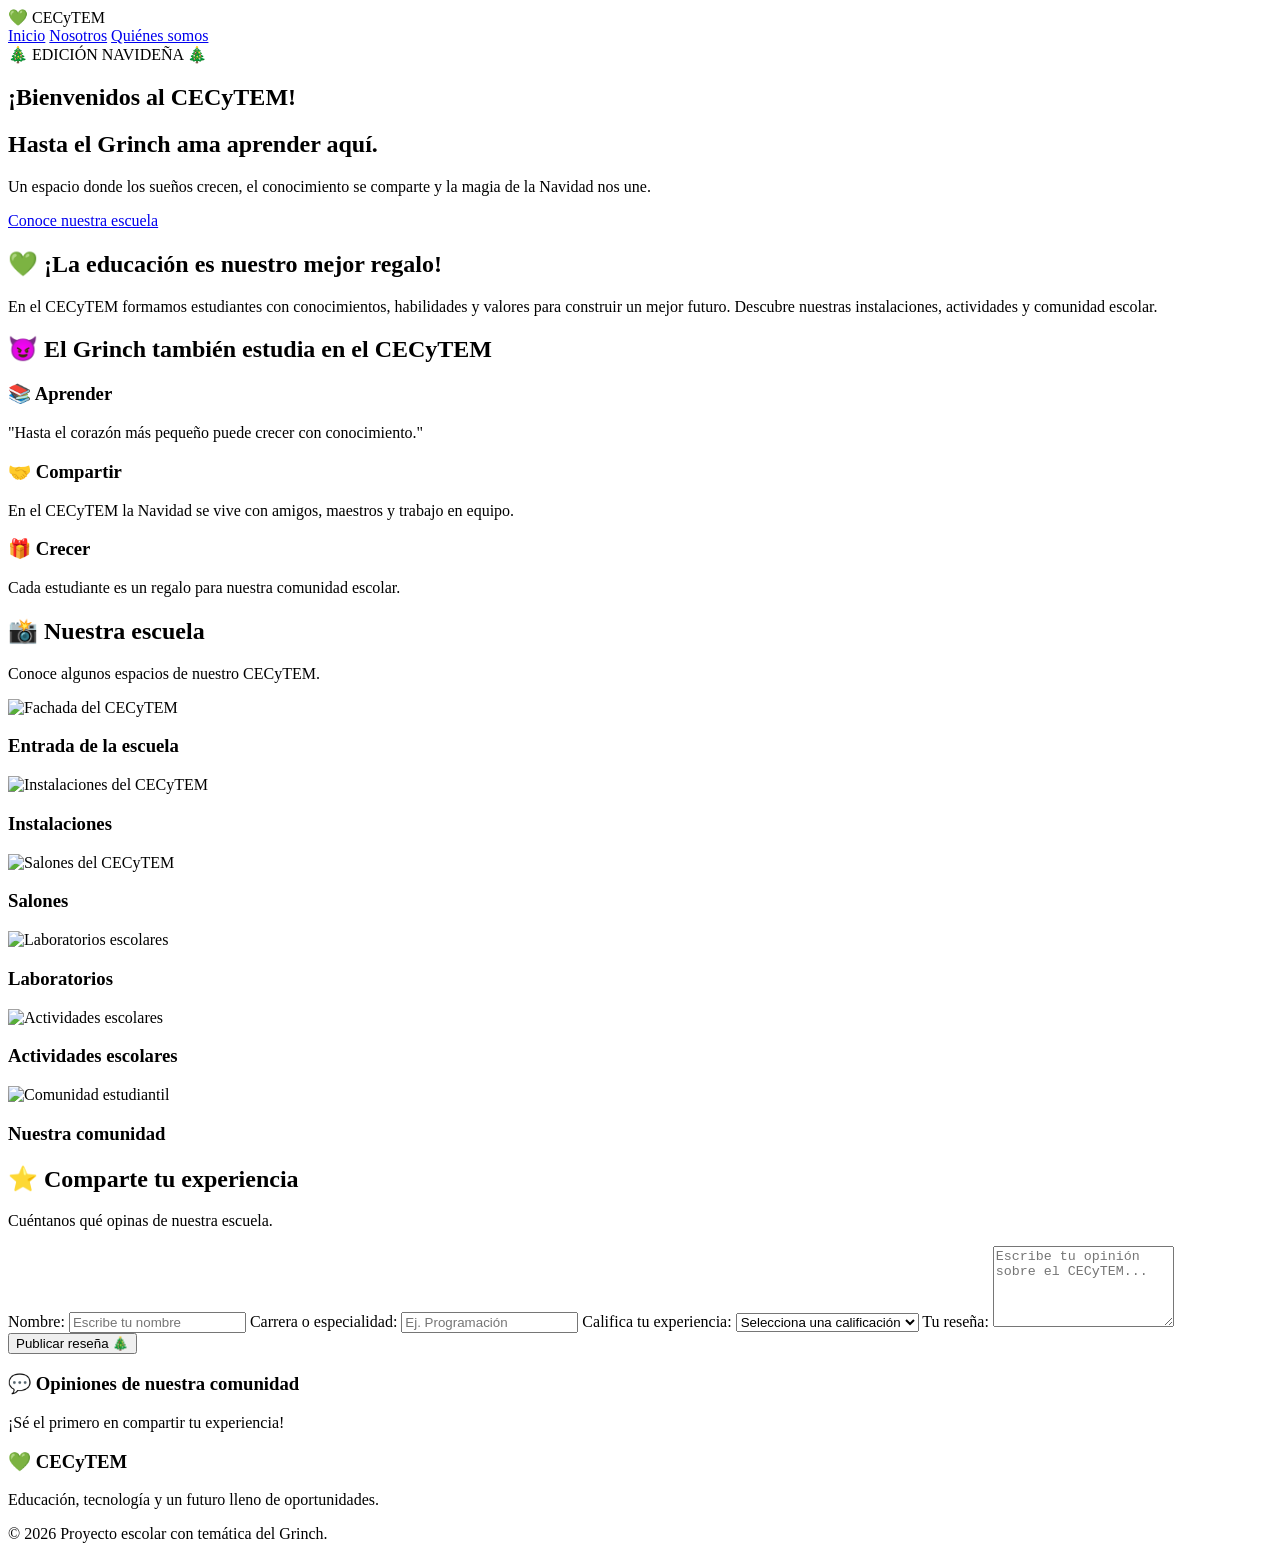
==== inicio.html @ 11373280 "initial comic" ====
<!DOCTYPE html>
<html lang="es">
<head>
    <meta charset="UTF-8">
    <meta name="viewport" content="width=device-width, initial-scale=1.0">
    <title>CECyTEM | Navidad Grinch</title>
    <link rel="preconnect" href="https://fonts.googleapis.com">
    <link href="https://fonts.googleapis.com/css2?family=Mountains+of+Christmas:wght@700&family=Poppins:wght@400;600;700;800&display=swap" rel="stylesheet">
    <link rel="stylesheet" href="css/estilos.css">
</head>
<body>

<header>
    <div class="logo">💚 CECyTEM</div>
    <nav>
        <a href="inicio.html">Inicio</a>
        <a href="nosotros.html">Nosotros</a>
        <a href="quienessomos.html">Quiénes somos</a>
    </nav>
</header>

<section class="hero">
    <div class="hero-content">
        <span class="temporada">🎄 EDICIÓN NAVIDEÑA 🎄</span>
        <h1>¡Bienvenidos al CECyTEM!</h1>
        <h2>Hasta el Grinch ama aprender aquí.</h2>
        <p>
            Un espacio donde los sueños crecen, el conocimiento se comparte
            y la magia de la Navidad nos une.
        </p>
        <a href="#galeria" class="btn">Conoce nuestra escuela</a>
    </div>
</section>

<section class="bienvenida">
    <h2>💚 ¡La educación es nuestro mejor regalo!</h2>
    <p>
        En el CECyTEM formamos estudiantes con conocimientos,
        habilidades y valores para construir un mejor futuro.
        Descubre nuestras instalaciones, actividades y comunidad escolar.
    </p>
</section>

<section class="contenido grinch-datos">
    <h2>😈 El Grinch también estudia en el CECyTEM</h2>
    <div class="tarjetas">
        <div class="tarjeta">
            <h3>📚 Aprender</h3>
            <p>"Hasta el corazón más pequeño puede crecer con conocimiento."</p>
        </div>
        <div class="tarjeta">
            <h3>🤝 Compartir</h3>
            <p>En el CECyTEM la Navidad se vive con amigos, maestros y trabajo en equipo.</p>
        </div>
        <div class="tarjeta">
            <h3>🎁 Crecer</h3>
            <p>Cada estudiante es un regalo para nuestra comunidad escolar.</p>
        </div>
    </div>
</section>

<section class="galeria" id="galeria">
    <h2>📸 Nuestra escuela</h2>
    <p class="subtitulo">Conoce algunos espacios de nuestro CECyTEM.</p>

    <div class="galeria-grid">
        <div class="foto">
            <img src="img/escuela1.jpg" alt="Fachada del CECyTEM">
            <h3>Entrada de la escuela</h3>
        </div>
        <div class="foto">
            <img src="img/escuela2.jpg" alt="Instalaciones del CECyTEM">
            <h3>Instalaciones</h3>
        </div>
        <div class="foto">
            <img src="img/escuela3.jpg" alt="Salones del CECyTEM">
            <h3>Salones</h3>
        </div>
        <div class="foto">
            <img src="img/escuela4.jpg" alt="Laboratorios escolares">
            <h3>Laboratorios</h3>
        </div>
        <div class="foto">
            <img src="img/escuela5.jpg" alt="Actividades escolares">
            <h3>Actividades escolares</h3>
        </div>
        <div class="foto">
            <img src="img/escuela6.jpg" alt="Comunidad estudiantil">
            <h3>Nuestra comunidad</h3>
        </div>
    </div>
</section>

<section class="resenas" id="resenas">
    <h2>⭐ Comparte tu experiencia</h2>
    <p>Cuéntanos qué opinas de nuestra escuela.</p>

    <form class="formulario" id="formResenas">
        <label for="nombre">Nombre:</label>
        <input type="text" id="nombre" placeholder="Escribe tu nombre" required>

        <label for="carrera">Carrera o especialidad:</label>
        <input type="text" id="carrera" placeholder="Ej. Programación" required>

        <label for="calificacion">Califica tu experiencia:</label>
        <select id="calificacion" required>
            <option value="">Selecciona una calificación</option>
            <option value="5">⭐⭐⭐⭐⭐ Excelente</option>
            <option value="4">⭐⭐⭐⭐ Muy buena</option>
            <option value="3">⭐⭐⭐ Buena</option>
            <option value="2">⭐⭐ Regular</option>
            <option value="1">⭐ Puede mejorar</option>
        </select>

        <label for="comentario">Tu reseña:</label>
        <textarea id="comentario" rows="5" placeholder="Escribe tu opinión sobre el CECyTEM..." required></textarea>

        <button type="submit" class="btn">Publicar reseña 🎄</button>
    </form>

    <div class="resenas-publicadas">
        <h3>💬 Opiniones de nuestra comunidad</h3>
        <div id="listaResenas">
            <p class="sin-resenas">¡Sé el primero en compartir tu experiencia!</p>
        </div>
    </div>
</section>

<footer>
    <h3>💚 CECyTEM</h3>
    <p>Educación, tecnología y un futuro lleno de oportunidades.</p>
    <p>© 2026 Proyecto escolar con temática del Grinch.</p>
</footer>

<script src="js/scripts.js"></script>
</body>
</html>
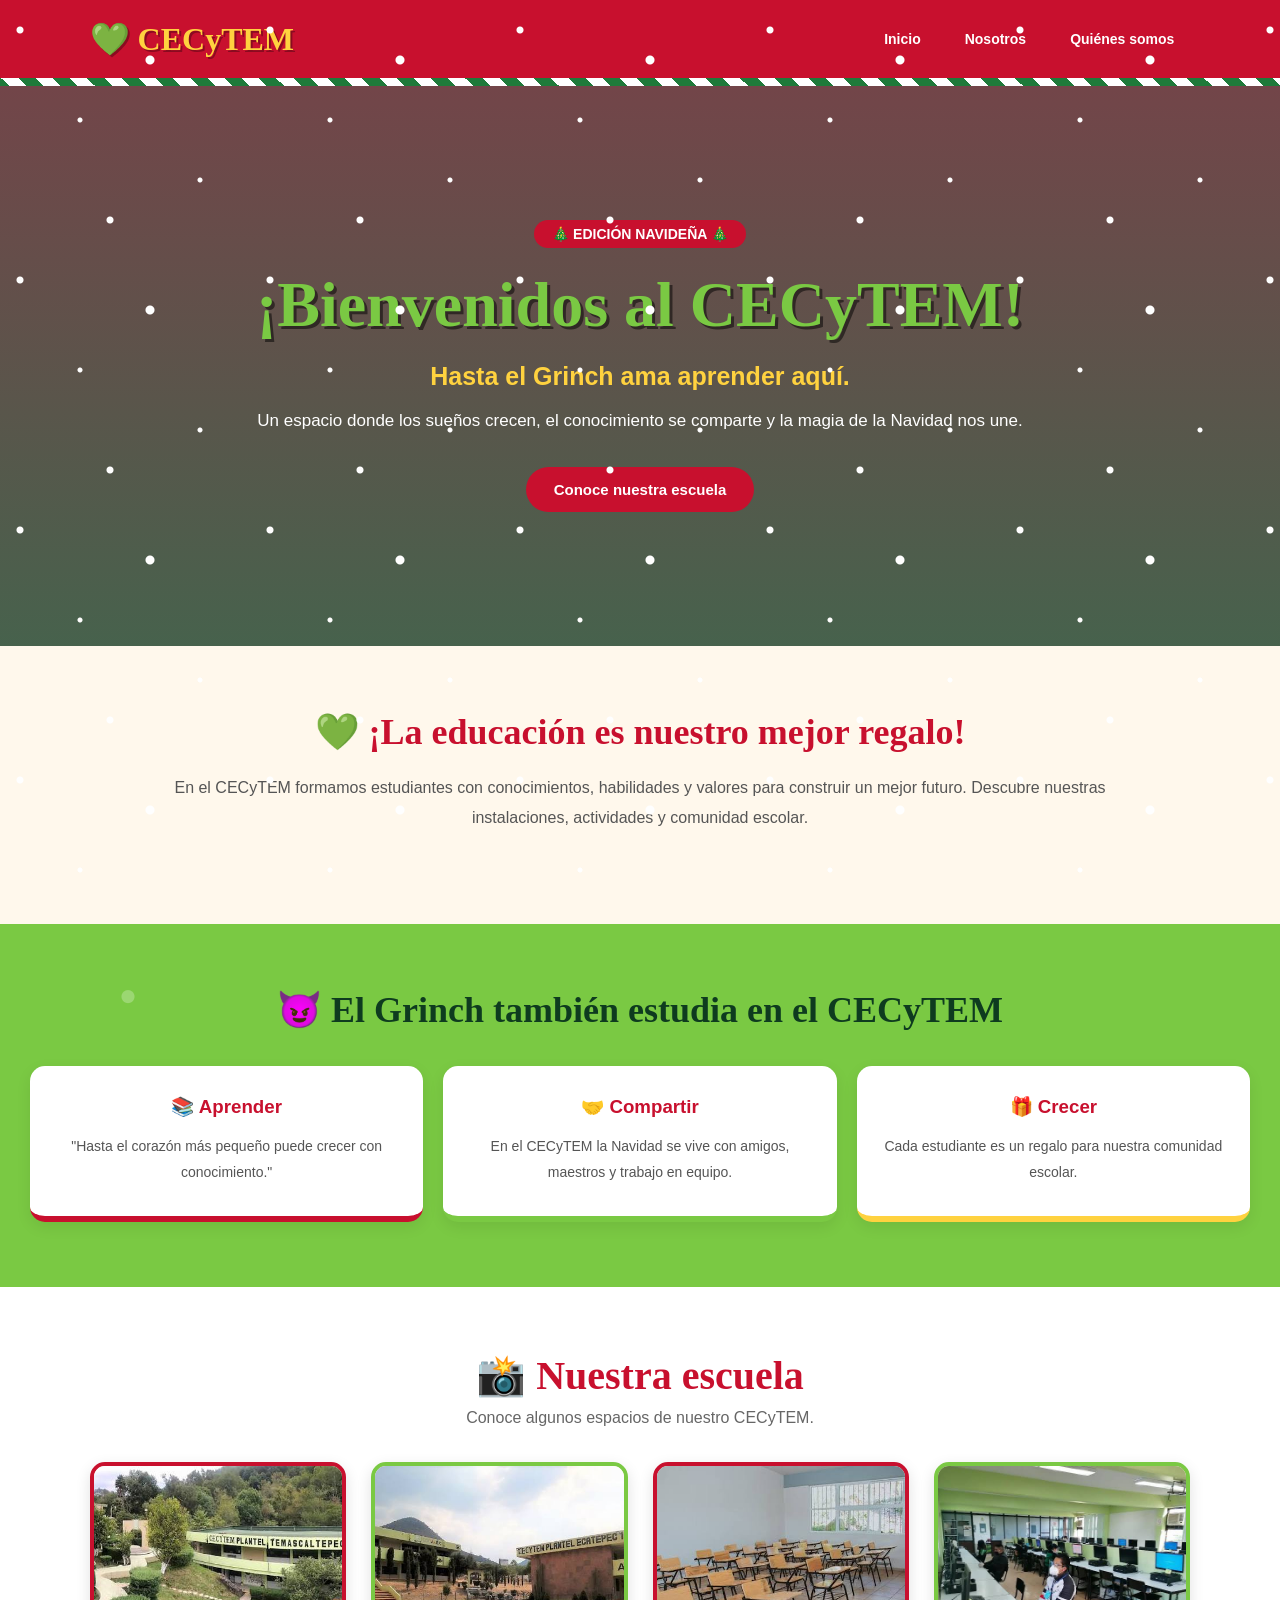
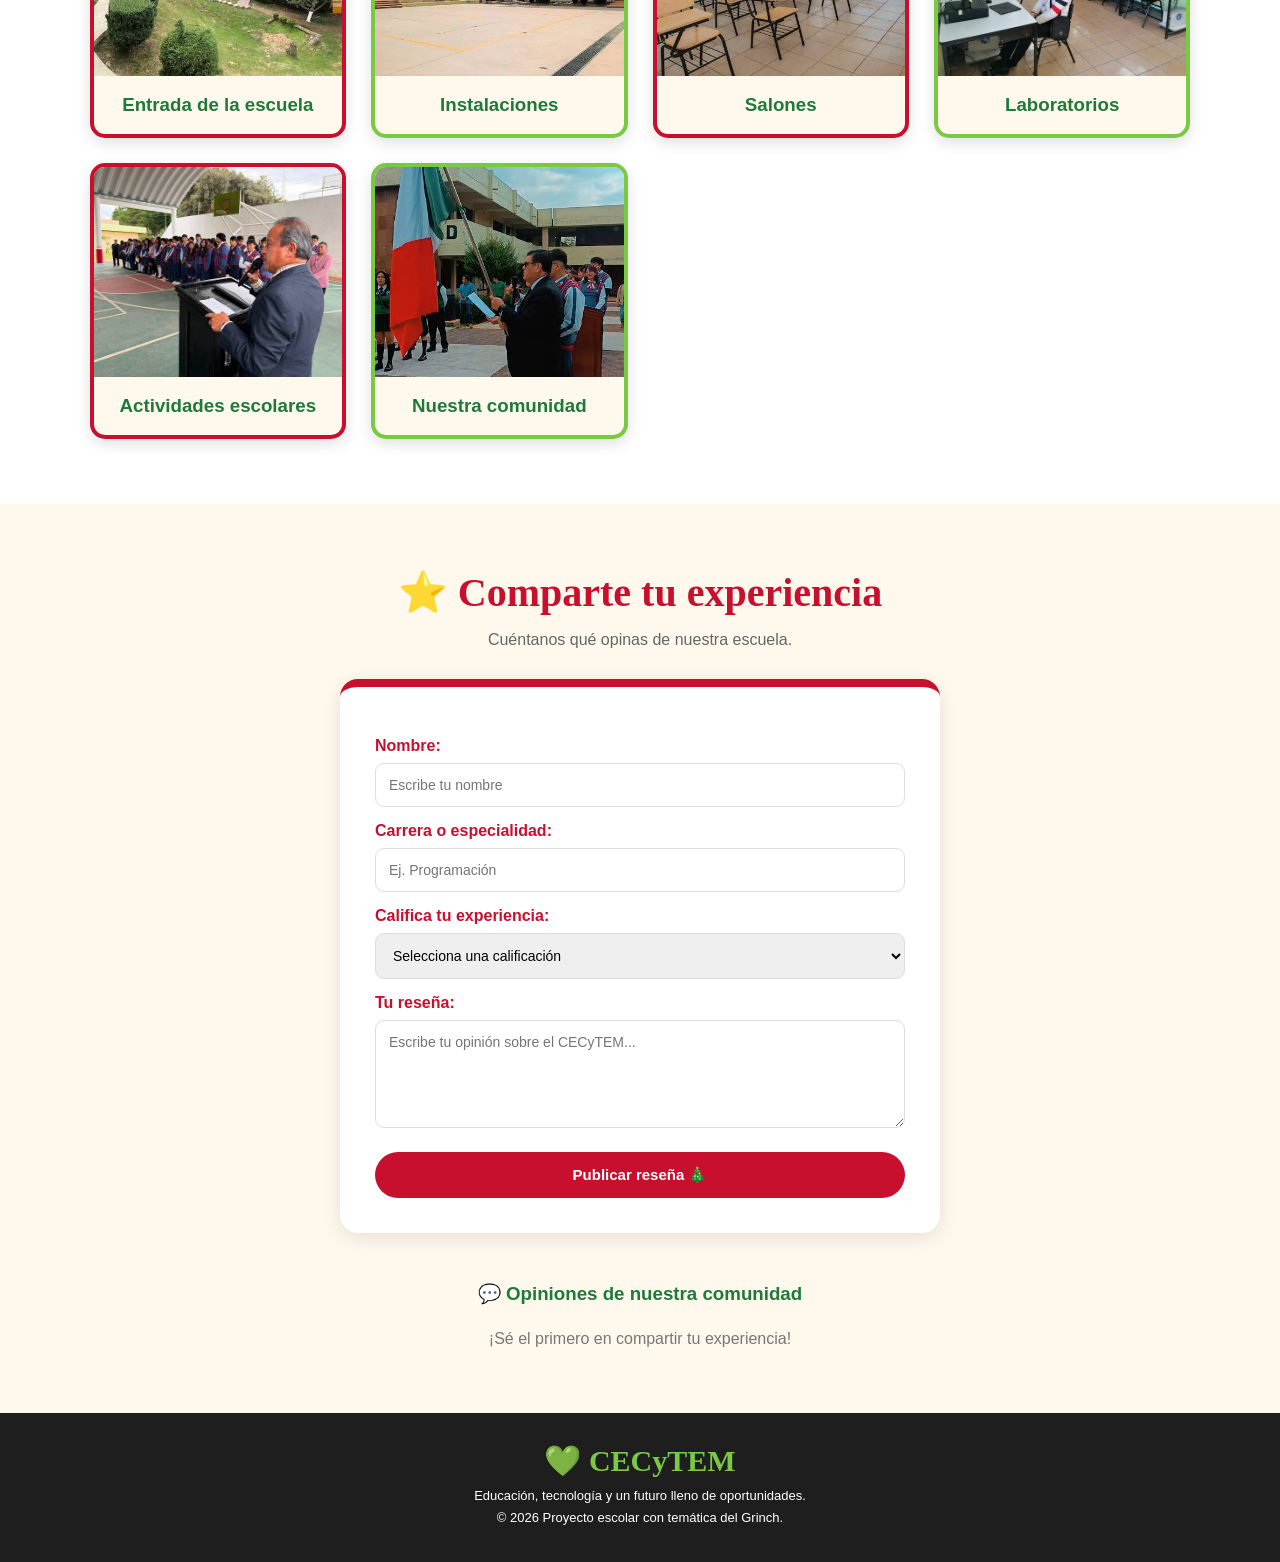
==== commit 96d3c316: "Rename index.html to inicio.html" ====
--- a/inicio.html
+++ b/inicio.html
@@ -134,4 +134,4 @@
 
 <script src="js/scripts.js"></script>
 </body>
-</html>+</html>
--- a/css/estilos.css
+++ b/css/estilos.css
@@ -0,0 +1,489 @@
+* {
+    margin: 0;
+    padding: 0;
+    box-sizing: border-box;
+    scroll-behavior: smooth;
+}
+
+:root {
+    --verde-grinch: #7ac943;
+    --verde-medio: #1f7a3a;
+    --verde-oscuro: #0e3b1f;
+    --rojo: #c8102e;
+    --rojo-oscuro: #8a0b20;
+    --dorado: #ffd23f;
+    --crema: #fff8ec;
+    --blanco: #ffffff;
+}
+
+body {
+    font-family: 'Poppins', sans-serif;
+    background: var(--crema);
+    color: #2b2b2b;
+}
+
+/* NIEVE CAYENDO */
+
+body::before {
+    content: "";
+    position: fixed;
+    inset: 0;
+    pointer-events: none;
+    z-index: 999;
+    background-image:
+        radial-gradient(circle at 20px 30px,  #fff 0 3px, transparent 4px),
+        radial-gradient(circle at 80px 120px, #fff 0 2px, transparent 3px),
+        radial-gradient(circle at 150px 60px, #fff 0 4px, transparent 5px),
+        radial-gradient(circle at 200px 180px, #fff 0 2px, transparent 3px),
+        radial-gradient(circle at 110px 220px, #fff 0 3px, transparent 4px);
+    background-size: 250px 250px;
+    animation: nevar 14s linear infinite;
+}
+
+@keyframes nevar {
+    to { background-position: 250px 250px; }
+}
+/* ENCABEZADO (ROJO) */
+
+header {
+    background: var(--rojo);
+    padding: 20px 7%;
+    display: flex;
+    justify-content: space-between;
+    align-items: center;
+    flex-wrap: wrap;
+    gap: 15px;
+    border-bottom: 8px solid;
+    border-image: repeating-linear-gradient(45deg, var(--verde-medio) 0 12px, #fff 12px 24px) 8;
+}
+
+.logo {
+    font-family: 'Mountains of Christmas', cursive;
+    font-size: 32px;
+    font-weight: 700;
+    color: var(--dorado);
+    text-shadow: 2px 2px 0 var(--rojo-oscuro);
+}
+
+nav {
+    display: flex;
+    gap: 12px;
+    flex-wrap: wrap;
+}
+
+nav a {
+    color: white;
+    text-decoration: none;
+    font-size: 14px;
+    font-weight: 600;
+    padding: 8px 16px;
+    border-radius: 20px;
+    transition: .3s;
+}
+
+nav a:hover {
+    background: var(--verde-grinch);
+    color: var(--verde-oscuro);
+}
+
+/* PORTADA */
+
+.hero {
+    min-height: 560px;
+    background:
+        linear-gradient(rgba(60,0,10,.72), rgba(0,40,15,.72)),
+        url("https://images.unsplash.com/photo-1543589077-47d81606c1bf?auto=format&fit=crop&w=1600&q=80");
+    background-position: center;
+    background-size: cover;
+    display: flex;
+    align-items: center;
+    justify-content: center;
+    text-align: center;
+    color: white;
+    padding: 40px 20px;
+}
+
+.hero-content {
+    max-width: 800px;
+}
+
+.temporada {
+    display: inline-block;
+    background: var(--rojo);
+    color: white;
+    font-weight: 700;
+    padding: 6px 18px;
+    border-radius: 20px;
+    font-size: 14px;
+}
+
+.hero h1 {
+    font-family: 'Mountains of Christmas', cursive;
+    font-size: 64px;
+    color: var(--verde-grinch);
+    margin: 20px 0;
+    text-shadow: 3px 3px 0 rgba(0,0,0,.5);
+}
+
+.hero h2 {
+    font-size: 25px;
+    margin-bottom: 15px;
+    color: var(--dorado);
+}
+
+.hero p {
+    font-size: 17px;
+    line-height: 1.8;
+    margin-bottom: 30px;
+}
+
+.btn {
+    display: inline-block;
+    border: none;
+    background: var(--rojo);
+    color: white;
+    padding: 14px 28px;
+    border-radius: 30px;
+    text-decoration: none;
+    font-family: inherit;
+    font-size: 15px;
+    font-weight: 700;
+    cursor: pointer;
+    transition: .3s;
+}
+
+.btn:hover {
+    background: var(--verde-grinch);
+    color: var(--verde-oscuro);
+    transform: translateY(-3px);
+}
+
+/* SECCIONES (FONDO BLANCO / CREMA) */
+
+.bienvenida,
+.contenido {
+    max-width: 1050px;
+    margin: auto;
+    padding: 65px 30px;
+    text-align: center;
+}
+
+.bienvenida h2,
+.contenido h2 {
+    font-family: 'Mountains of Christmas', cursive;
+    color: var(--rojo);
+    font-size: 36px;
+    margin-bottom: 20px;
+}
+
+.bienvenida p,
+.contenido p {
+    color: #555;
+    line-height: 1.9;
+    font-size: 16px;
+    margin-bottom: 25px;
+}
+
+.encabezado {
+    background: linear-gradient(135deg, var(--rojo-oscuro), var(--rojo));
+    padding: 75px 20px;
+    text-align: center;
+    color: white;
+}
+
+.encabezado h1 {
+    font-family: 'Mountains of Christmas', cursive;
+    font-size: 52px;
+    color: var(--dorado);
+    margin-bottom: 15px;
+    text-shadow: 3px 3px 0 rgba(0,0,0,.3);
+}
+
+/* GALERÍA */
+
+.galeria {
+    padding: 65px 7%;
+    background: var(--blanco);
+    text-align: center;
+}
+
+.galeria h2,
+.resenas h2 {
+    font-family: 'Mountains of Christmas', cursive;
+    font-size: 40px;
+    color: var(--rojo);
+    margin-bottom: 10px;
+}
+
+.subtitulo {
+    color: #666;
+    margin-bottom: 35px;
+}
+
+.galeria-grid {
+    display: grid;
+    grid-template-columns: repeat(auto-fit, minmax(240px, 1fr));
+    gap: 25px;
+}
+
+.foto {
+    background: var(--crema);
+    border-radius: 15px;
+    overflow: hidden;
+    border: 4px solid var(--rojo);
+    box-shadow: 0 5px 15px rgba(0,0,0,.12);
+    transition: .3s;
+}
+
+.foto:nth-child(even) {
+    border-color: var(--verde-grinch);
+}
+
+.foto:hover {
+    transform: translateY(-7px) rotate(-1deg);
+}
+
+.foto img {
+    width: 100%;
+    height: 210px;
+    object-fit: cover;
+    display: block;
+}
+
+.foto h3 {
+    padding: 18px;
+    color: var(--verde-medio);
+}
+
+.imagen-contenido {
+    margin: 30px auto;
+    max-width: 750px;
+}
+
+.imagen-contenido img {
+    width: 100%;
+    max-height: 400px;
+    object-fit: cover;
+    border-radius: 20px;
+    border: 5px solid var(--rojo);
+}
+
+/* TARJETAS (ROJO, VERDE Y DORADO) */
+
+.tarjetas {
+    display: grid;
+    grid-template-columns: repeat(auto-fit, minmax(220px, 1fr));
+    gap: 20px;
+    margin-top: 35px;
+}
+
+.tarjeta {
+    background: white;
+    padding: 30px 20px;
+    border-radius: 15px;
+    border-bottom: 6px solid var(--rojo);
+    box-shadow: 0 5px 15px rgba(0,0,0,.08);
+    transition: .3s;
+}
+
+.tarjeta:nth-child(3n+2) {
+    border-bottom-color: var(--verde-grinch);
+}
+
+.tarjeta:nth-child(3n) {
+    border-bottom-color: var(--dorado);
+}
+
+.tarjeta:hover {
+    transform: translateY(-7px);
+}
+
+.tarjeta h3 {
+    color: var(--rojo);
+    margin-bottom: 15px;
+}
+
+.tarjeta p {
+    font-size: 14px;
+    margin-bottom: 0;
+}
+
+/* SECCIÓN GRINCH (la nueva de inicio) */
+
+.grinch-datos {
+    max-width: 100%;
+    background: var(--verde-grinch);
+    background-image: radial-gradient(circle at 10% 20%, rgba(255,255,255,.25) 0 6px, transparent 7px),
+                      radial-gradient(circle at 80% 70%, rgba(255,255,255,.25) 0 8px, transparent 9px);
+}
+
+.grinch-datos h2 {
+    color: var(--verde-oscuro);
+}
+
+/* RESEÑAS */
+
+.resenas {
+    padding: 65px 20px;
+    text-align: center;
+    background: var(--crema);
+}
+
+.resenas > p {
+    color: #666;
+    margin: 15px 0 30px;
+}
+
+.formulario {
+    max-width: 600px;
+    margin: auto;
+    background: white;
+    padding: 35px;
+    border-radius: 18px;
+    border-top: 8px solid var(--rojo);
+    text-align: left;
+    box-shadow: 0 5px 20px rgba(0,0,0,.1);
+}
+
+.formulario label {
+    display: block;
+    margin: 15px 0 8px;
+    color: var(--rojo);
+    font-weight: 600;
+}
+
+.formulario input,
+.formulario select,
+.formulario textarea {
+    width: 100%;
+    padding: 13px;
+    border: 1px solid #ddd;
+    border-radius: 9px;
+    outline: none;
+    font-family: inherit;
+    font-size: 14px;
+}
+
+.formulario input:focus,
+.formulario select:focus,
+.formulario textarea:focus {
+    border-color: var(--rojo);
+    box-shadow: 0 0 6px rgba(200,16,46,.4);
+}
+
+.formulario textarea {
+    resize: vertical;
+}
+
+.formulario button {
+    width: 100%;
+    margin-top: 20px;
+}
+
+.resenas-publicadas {
+    max-width: 800px;
+    margin: 50px auto 0;
+}
+
+.resenas-publicadas h3 {
+    color: var(--verde-medio);
+    margin-bottom: 25px;
+}
+
+.resena-card {
+    background: white;
+    border-left: 6px solid var(--verde-grinch);
+    border-radius: 10px;
+    padding: 20px;
+    margin: 15px 0;
+    text-align: left;
+    box-shadow: 0 3px 10px rgba(0,0,0,.07);
+}
+
+.resena-card h4 {
+    color: var(--rojo);
+}
+
+.resena-card p {
+    margin-top: 10px;
+    color: #555;
+    overflow-wrap: anywhere;
+}
+
+.estrellas {
+    color: #e4a800;
+    margin-top: 5px;
+}
+
+.sin-resenas {
+    color: #777;
+}
+
+/* FRASE (ROJO) */
+
+.frase {
+    padding: 65px 20px;
+    text-align: center;
+    background: linear-gradient(135deg, var(--rojo-oscuro), var(--rojo));
+    color: white;
+    border-top: 8px solid;
+    border-image: repeating-linear-gradient(45deg, var(--verde-medio) 0 12px, #fff 12px 24px) 8;
+}
+
+.frase h2 {
+    font-family: 'Mountains of Christmas', cursive;
+    color: var(--dorado);
+    margin-bottom: 15px;
+    font-size: 38px;
+}
+
+/* PIE DE PÁGINA */
+
+footer {
+    background: #1e1e1e;
+    color: white;
+    text-align: center;
+    padding: 30px 15px;
+}
+
+footer h3 {
+    font-family: 'Mountains of Christmas', cursive;
+    color: var(--verde-grinch);
+    font-size: 30px;
+    margin-bottom: 10px;
+}
+
+footer p {
+    font-size: 13px;
+    margin: 7px;
+}
+
+/* RESPONSIVE */
+
+@media (max-width: 700px) {
+    header {
+        justify-content: center;
+        text-align: center;
+    }
+
+    nav {
+        justify-content: center;
+        gap: 8px;
+    }
+
+    .hero h1 {
+        font-size: 42px;
+    }
+
+    .hero h2 {
+        font-size: 20px;
+    }
+
+    .encabezado h1 {
+        font-size: 36px;
+    }
+
+    .formulario {
+        padding: 22px;
+    }
+}
